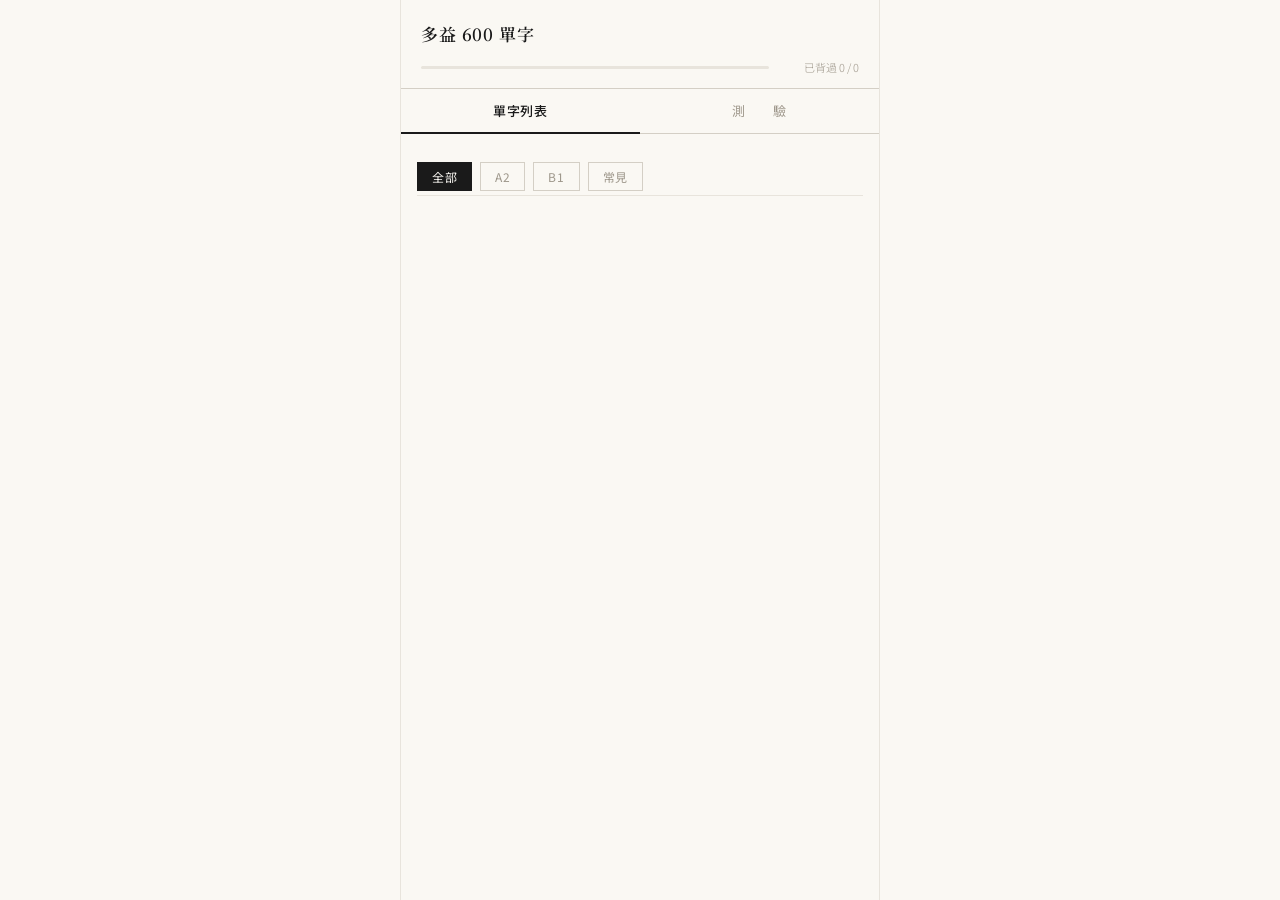
==== index.html @ 148f5e19 "Initial commit: TOEIC 600 單字練習 App" ====
<!DOCTYPE html>
<html lang="zh-TW">
<head>
  <meta charset="UTF-8" />
  <meta name="viewport" content="width=device-width, initial-scale=1.0" />
  <meta name="theme-color" content="#faf8f3" />
  <title>多益 600 單字</title>
  <link rel="stylesheet" href="style.css" />
</head>
<body>

<div id="app">

  <!-- 頂部標題 + 進度條 -->
  <header class="app-header">
    <div class="app-title">多益 600 單字</div>
    <div class="progress-wrap">
      <div class="progress-bar-track">
        <div class="progress-bar-fill" id="progressFill" style="width: 0%"></div>
      </div>
      <div class="progress-label" id="progressLabel">已背過 0 / 0</div>
    </div>
  </header>

  <!-- 分頁列 -->
  <nav class="tab-bar">
    <button class="tab-btn active" id="tabWordlist" onclick="switchTab('wordlist')">單字列表</button>
    <button class="tab-btn" id="tabQuiz" onclick="switchTab('quiz')">測　　驗</button>
  </nav>

  <!-- 單字列表分頁 -->
  <section class="tab-content active" id="pageWordlist">
    <div class="filter-bar">
      <button class="filter-btn active" onclick="setFilter('全部')">全部</button>
      <button class="filter-btn" onclick="setFilter('A2')">A2</button>
      <button class="filter-btn" onclick="setFilter('B1')">B1</button>
      <button class="filter-btn" onclick="setFilter('常見')">常見</button>
    </div>
    <div class="word-list" id="wordList"></div>
  </section>

  <!-- 測驗分頁 -->
  <section class="tab-content" id="pageQuiz">
    <div class="quiz-wrap" id="quizWrap"></div>
  </section>

</div>

<!-- 詳細資訊 Modal -->
<div class="modal-overlay" id="modalOverlay" onclick="handleOverlayClick(event)">
  <div class="modal-sheet" id="modalSheet">
    <div class="modal-word" id="modalWord"></div>
    <div class="modal-pos" id="modalPos"></div>

    <div class="modal-section-label">中文定義</div>
    <div class="modal-definition" id="modalDefinition"></div>

    <div class="modal-section-label" id="modalSynLabel" style="display:none">同義詞</div>
    <div class="modal-synonyms" id="modalSynonyms"></div>

    <div class="modal-section-label" id="modalAntLabel" style="display:none">反義詞</div>
    <div class="modal-antonyms" id="modalAntonyms"></div>

    <div class="modal-actions">
      <button class="btn btn-close" onclick="closeModal()">關　閉</button>
      <button class="btn btn-mastered" id="modalMasteredBtn" onclick="toggleMasteredFromModal()">
        已背過
      </button>
    </div>
  </div>
</div>

<!-- 依序載入資料與應用程式邏輯 -->
<script src="data.js"></script>
<script src="app.js"></script>

</body>
</html>
---- style.css ----
/* ===========================
   日式手寫簡潔風格
   TOEIC 600 單字練習 App
   =========================== */

@import url('https://fonts.googleapis.com/css2?family=Noto+Serif+JP:wght@400;600&family=Noto+Sans+JP:wght@300;400;500&display=swap');

/* --- 全域變數 --- */
:root {
  --bg: #faf8f3;
  --surface: #f4f1ea;
  --border: #d4cfc5;
  --border-light: #e8e4dc;
  --text-primary: #1a1a1a;
  --text-secondary: #6b6459;
  --text-muted: #9e978b;
  --accent: #c0392b;       /* 朱紅 */
  --accent-light: #f9eeec;
  --correct: #2e7d54;
  --correct-bg: #eaf4ee;
  --wrong: #b03a2e;
  --wrong-bg: #fcecea;
  --tab-active: #1a1a1a;
  --progress-track: #e8e4dc;
  --progress-fill: #c0392b;
}

/* --- 重置 & 基底 --- */
*, *::before, *::after { box-sizing: border-box; margin: 0; padding: 0; }

html, body {
  height: 100%;
  background: var(--bg);
  color: var(--text-primary);
  font-family: 'Noto Sans JP', 'Noto Serif JP', sans-serif;
  font-size: 15px;
  line-height: 1.65;
  -webkit-font-smoothing: antialiased;
}

/* --- 版面框架 --- */
#app {
  max-width: 480px;
  min-height: 100dvh;
  margin: 0 auto;
  display: flex;
  flex-direction: column;
  position: relative;
  background: var(--bg);
  border-left: 1px solid var(--border-light);
  border-right: 1px solid var(--border-light);
}

/* --- 頂部標題列 --- */
.app-header {
  padding: 20px 20px 12px;
  border-bottom: 1px solid var(--border);
}

.app-title {
  font-family: 'Noto Serif JP', serif;
  font-size: 17px;
  font-weight: 600;
  letter-spacing: 0.05em;
  color: var(--text-primary);
  margin-bottom: 10px;
}

/* --- 進度條 --- */
.progress-wrap {
  display: flex;
  align-items: center;
  gap: 10px;
}

.progress-bar-track {
  flex: 1;
  height: 3px;
  background: var(--progress-track);
  border-radius: 2px;
  overflow: hidden;
}

.progress-bar-fill {
  height: 100%;
  background: var(--progress-fill);
  border-radius: 2px;
  transition: width 0.4s ease;
}

.progress-label {
  font-size: 11px;
  color: var(--text-muted);
  white-space: nowrap;
  font-weight: 300;
  min-width: 80px;
  text-align: right;
}

/* --- 分頁列 --- */
.tab-bar {
  display: flex;
  border-bottom: 1px solid var(--border);
  background: var(--bg);
  position: sticky;
  top: 0;
  z-index: 10;
}

.tab-btn {
  flex: 1;
  padding: 12px 0;
  background: none;
  border: none;
  border-bottom: 2px solid transparent;
  cursor: pointer;
  font-family: 'Noto Sans JP', sans-serif;
  font-size: 13px;
  font-weight: 400;
  color: var(--text-muted);
  letter-spacing: 0.06em;
  transition: color 0.2s, border-color 0.2s;
  margin-bottom: -1px;
}

.tab-btn.active {
  color: var(--tab-active);
  border-bottom-color: var(--tab-active);
  font-weight: 500;
}

/* --- 主內容區 --- */
.tab-content {
  display: none;
  flex: 1;
  overflow-y: auto;
  padding: 16px 16px 32px;
}

.tab-content.active {
  display: block;
}

/* --- 分類篩選列 --- */
.filter-bar {
  display: flex;
  gap: 8px;
  padding: 12px 0 4px;
  margin-bottom: 8px;
  border-bottom: 1px solid var(--border-light);
}

.filter-btn {
  padding: 5px 14px;
  background: none;
  border: 1px solid var(--border);
  font-family: 'Noto Sans JP', sans-serif;
  font-size: 12px;
  color: var(--text-muted);
  cursor: pointer;
  letter-spacing: 0.05em;
  transition: background 0.15s, color 0.15s, border-color 0.15s;
}

.filter-btn.active {
  background: var(--text-primary);
  border-color: var(--text-primary);
  color: var(--bg);
}

/* --- 單字列表 --- */
.word-list {
  display: flex;
  flex-direction: column;
  gap: 8px;
}

.word-card {
  display: flex;
  align-items: center;
  justify-content: space-between;
  padding: 14px 16px;
  background: var(--bg);
  border: 1px solid var(--border);
  cursor: pointer;
  transition: background 0.15s, border-color 0.15s;
  user-select: none;
}

.word-card:active {
  background: var(--surface);
}

.word-card.mastered {
  border-left: 3px solid var(--accent);
  padding-left: 13px;
}

.card-left { flex: 1; min-width: 0; }

.card-word {
  font-family: 'Noto Serif JP', serif;
  font-size: 16px;
  font-weight: 600;
  letter-spacing: 0.02em;
  white-space: nowrap;
  overflow: hidden;
  text-overflow: ellipsis;
}


.card-badge {
  font-size: 10px;
  color: var(--accent);
  border: 1px solid var(--accent);
  padding: 2px 7px;
  letter-spacing: 0.08em;
  flex-shrink: 0;
  margin-left: 12px;
}

.card-pos {
  font-size: 10px;
  color: var(--text-muted);
  font-style: italic;
  margin-left: 6px;
  font-weight: 300;
}

.card-arrow {
  color: var(--border);
  font-size: 14px;
  margin-left: 10px;
  flex-shrink: 0;
}

/* --- Modal 彈出視窗 --- */
.modal-overlay {
  display: none;
  position: fixed;
  inset: 0;
  background: rgba(26, 26, 26, 0.45);
  z-index: 100;
  align-items: flex-end;
  justify-content: center;
}

.modal-overlay.open {
  display: flex;
}

.modal-sheet {
  width: 100%;
  max-width: 480px;
  background: var(--bg);
  border-top: 1px solid var(--border);
  padding: 24px 24px 36px;
  max-height: 80dvh;
  overflow-y: auto;
  animation: slideUp 0.22s ease;
}

@keyframes slideUp {
  from { transform: translateY(24px); opacity: 0; }
  to   { transform: translateY(0);    opacity: 1; }
}

.modal-word {
  font-family: 'Noto Serif JP', serif;
  font-size: 26px;
  font-weight: 600;
  letter-spacing: 0.03em;
  margin-bottom: 4px;
}


.modal-pos {
  font-size: 12px;
  color: var(--text-muted);
  font-style: italic;
  font-weight: 300;
  margin-bottom: 14px;
  letter-spacing: 0.04em;
}

.modal-section-label {
  font-size: 10px;
  letter-spacing: 0.12em;
  color: var(--text-muted);
  text-transform: uppercase;
  margin-bottom: 4px;
  margin-top: 14px;
}

.modal-definition {
  font-size: 17px;
  font-weight: 500;
  color: var(--text-primary);
  line-height: 1.5;
}

.modal-synonyms,
.modal-antonyms {
  font-size: 13px;
  color: var(--text-secondary);
  line-height: 1.7;
  letter-spacing: 0.02em;
}

.modal-actions {
  display: flex;
  gap: 10px;
  margin-top: 24px;
}

.btn {
  flex: 1;
  padding: 11px 16px;
  font-family: 'Noto Sans JP', sans-serif;
  font-size: 13px;
  font-weight: 500;
  letter-spacing: 0.06em;
  cursor: pointer;
  border-radius: 0;
  transition: background 0.15s, color 0.15s;
}

.btn-close {
  background: none;
  border: 1px solid var(--border);
  color: var(--text-secondary);
}

.btn-close:hover { background: var(--surface); }

.btn-mastered {
  background: none;
  border: 1px solid var(--accent);
  color: var(--accent);
}

.btn-mastered.is-mastered {
  background: var(--accent);
  color: #fff;
}

.btn-mastered:hover { opacity: 0.85; }

/* --- 測驗區 --- */
.quiz-wrap { max-width: 440px; margin: 0 auto; }

.quiz-counter {
  font-size: 11px;
  color: var(--text-muted);
  letter-spacing: 0.1em;
  text-align: center;
  margin-bottom: 20px;
}

.quiz-question-card {
  border: 1px solid var(--border);
  padding: 32px 24px;
  text-align: center;
  margin-bottom: 20px;
  background: var(--surface);
}

.quiz-question-word {
  font-family: 'Noto Serif JP', serif;
  font-size: 28px;
  font-weight: 600;
  letter-spacing: 0.04em;
  margin-bottom: 8px;
}


.quiz-options {
  display: flex;
  flex-direction: column;
  gap: 8px;
}

.quiz-option-btn {
  width: 100%;
  padding: 13px 16px;
  background: var(--bg);
  border: 1px solid var(--border);
  text-align: left;
  font-family: 'Noto Sans JP', sans-serif;
  font-size: 14px;
  color: var(--text-primary);
  cursor: pointer;
  transition: background 0.15s, border-color 0.15s;
  line-height: 1.5;
}

.quiz-option-btn:hover:not(:disabled) {
  background: var(--surface);
  border-color: var(--text-muted);
}

.quiz-option-btn.correct {
  background: var(--correct-bg);
  border-color: var(--correct);
  color: var(--correct);
}

.quiz-option-btn.wrong {
  background: var(--wrong-bg);
  border-color: var(--wrong);
  color: var(--wrong);
}

.quiz-option-btn:disabled { cursor: default; }

/* --- 測驗結果 --- */
.quiz-result {
  text-align: center;
  padding: 32px 0;
}

.result-score-label {
  font-size: 11px;
  letter-spacing: 0.12em;
  color: var(--text-muted);
  margin-bottom: 10px;
}

.result-score {
  font-family: 'Noto Serif JP', serif;
  font-size: 56px;
  font-weight: 600;
  color: var(--text-primary);
  line-height: 1;
}

.result-total {
  font-size: 18px;
  color: var(--text-muted);
}

.result-message {
  margin-top: 12px;
  font-size: 14px;
  color: var(--text-secondary);
}

.result-actions {
  display: flex;
  gap: 10px;
  margin-top: 32px;
}

/* --- 提示訊息 --- */
.notice {
  text-align: center;
  padding: 40px 20px;
  color: var(--text-muted);
  font-size: 13px;
  line-height: 1.8;
}

.notice strong {
  display: block;
  font-size: 15px;
  color: var(--text-secondary);
  margin-bottom: 6px;
}

/* --- 滾動條 --- */
::-webkit-scrollbar { width: 4px; }
::-webkit-scrollbar-track { background: transparent; }
::-webkit-scrollbar-thumb { background: var(--border); border-radius: 2px; }
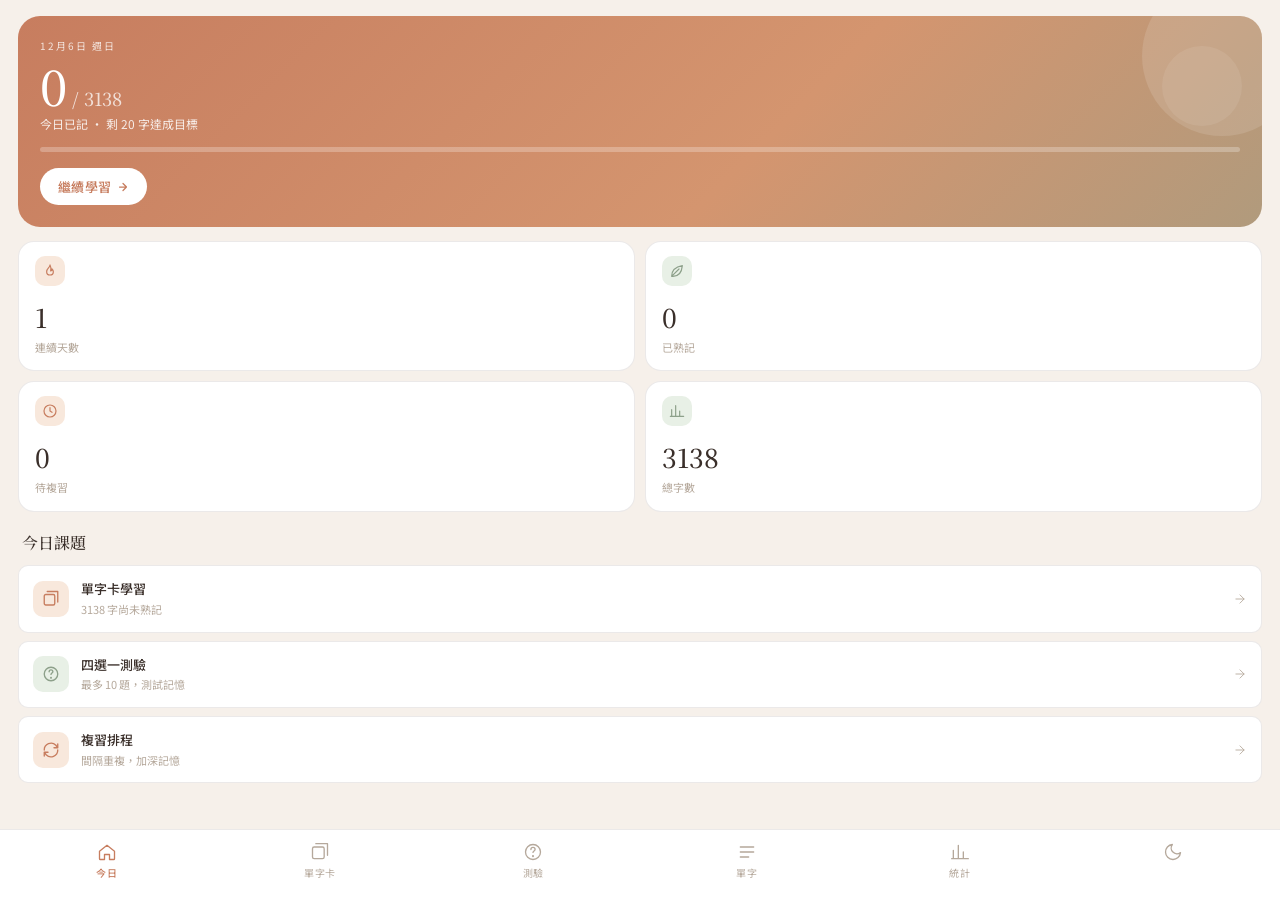
==== commit 72b60446: "Fix: 修復單字卡 3D 翻面與首頁 hero 裁切，並更新 README - 單字卡翻面改為標準 3D 結構（perspective 場景 → preserve-3d 旋轉層 →   兩個絕對定位" ====
--- a/index.html
+++ b/index.html
@@ -1,78 +1,327 @@
 <!DOCTYPE html>
 <html lang="zh-TW">
 <head>
-  <meta charset="UTF-8" />
-  <meta name="viewport" content="width=device-width, initial-scale=1.0" />
-  <meta name="theme-color" content="#faf8f3" />
-  <title>多益 600 單字</title>
-  <link rel="stylesheet" href="style.css" />
+<meta charset="UTF-8"/>
+<meta name="viewport" content="width=device-width, initial-scale=1.0, maximum-scale=1.0"/>
+<meta name="theme-color" content="#f6f0ea"/>
+<title>多益 600 單字</title>
+<link rel="preconnect" href="https://fonts.googleapis.com"/>
+<link rel="preconnect" href="https://fonts.gstatic.com" crossorigin/>
+<link href="https://fonts.googleapis.com/css2?family=Noto+Serif+JP:wght@400;500;600&family=Noto+Serif+TC:wght@400;500;600&family=Noto+Sans+JP:wght@300;400;500&family=Noto+Sans+TC:wght@300;400;500&family=IBM+Plex+Mono:wght@400;500&display=swap" rel="stylesheet"/>
+<link rel="stylesheet" href="style.css?v=2"/>
 </head>
 <body>
 
 <div id="app">
 
-  <!-- 頂部標題 + 進度條 -->
-  <header class="app-header">
-    <div class="app-title">多益 600 單字</div>
-    <div class="progress-wrap">
-      <div class="progress-bar-track">
-        <div class="progress-bar-fill" id="progressFill" style="width: 0%"></div>
-      </div>
-      <div class="progress-label" id="progressLabel">已背過 0 / 0</div>
-    </div>
-  </header>
-
-  <!-- 分頁列 -->
-  <nav class="tab-bar">
-    <button class="tab-btn active" id="tabWordlist" onclick="switchTab('wordlist')">單字列表</button>
-    <button class="tab-btn" id="tabQuiz" onclick="switchTab('quiz')">測　　驗</button>
+  <!-- ════════════════════════════════
+       首頁 Dashboard
+  ════════════════════════════════ -->
+  <section class="page active" id="page-home">
+    <div class="home-hero">
+      <div class="hero-date" id="heroDate"></div>
+      <div class="hero-big"><span id="heroMastered">0</span><span style="font-size:18px;opacity:.75"> / <span id="heroTotal">0</span></span></div>
+      <div class="hero-sub">今日已記 · 剩 <span id="heroLeft">0</span> 字達成目標</div>
+      <div class="hero-bar-wrap"><div class="hero-bar-fill" id="heroBig"></div></div>
+      <button class="hero-cta" onclick="switchPage('card')">
+        繼續學習
+        <svg width="12" height="12" viewBox="0 0 24 24" fill="none" stroke="currentColor" stroke-width="2.5" stroke-linecap="round" stroke-linejoin="round"><path d="M5 12h14M12 5l7 7-7 7"/></svg>
+      </button>
+    </div>
+
+    <div class="stats-grid">
+      <div class="stat-card">
+        <div class="stat-icon">
+          <svg width="16" height="16" viewBox="0 0 24 24" fill="none" stroke="var(--accent)" stroke-width="1.8" stroke-linecap="round" stroke-linejoin="round"><path d="M12 3c0 4-5 5-5 10a5 5 0 0010 0c0-2-1-3-2-4 0 2-1 3-2 3 1-3 0-7-1-9z"/></svg>
+        </div>
+        <div class="stat-num" id="statStreak">0</div>
+        <div class="stat-label">連續天數</div>
+      </div>
+      <div class="stat-card">
+        <div class="stat-icon green">
+          <svg width="16" height="16" viewBox="0 0 24 24" fill="none" stroke="var(--accent2)" stroke-width="1.8" stroke-linecap="round" stroke-linejoin="round"><path d="M4 20c0-8 5-14 16-16-1 11-6 16-14 16-1 0-2-0-2 0M5 19l10-10"/></svg>
+        </div>
+        <div class="stat-num" id="statMastered">0</div>
+        <div class="stat-label">已熟記</div>
+      </div>
+      <div class="stat-card">
+        <div class="stat-icon">
+          <svg width="16" height="16" viewBox="0 0 24 24" fill="none" stroke="var(--accent)" stroke-width="1.8" stroke-linecap="round" stroke-linejoin="round"><circle cx="12" cy="12" r="9"/><path d="M12 7v5l3 2"/></svg>
+        </div>
+        <div class="stat-num" id="statDue">0</div>
+        <div class="stat-label">待複習</div>
+      </div>
+      <div class="stat-card">
+        <div class="stat-icon green">
+          <svg width="16" height="16" viewBox="0 0 24 24" fill="none" stroke="var(--accent2)" stroke-width="1.8" stroke-linecap="round" stroke-linejoin="round"><path d="M4 20V10M10 20V4M16 20v-8M22 20H2"/></svg>
+        </div>
+        <div class="stat-num" id="statTotal">0</div>
+        <div class="stat-label">總字數</div>
+      </div>
+    </div>
+
+    <div class="section-head">
+      <div class="section-head-title">今日課題</div>
+      <div class="section-head-link"></div>
+    </div>
+    <div class="task-row" onclick="switchPage('card')">
+      <div class="task-icon-wrap">
+        <svg width="18" height="18" viewBox="0 0 24 24" fill="none" stroke="var(--accent)" stroke-width="1.8" stroke-linecap="round" stroke-linejoin="round"><rect x="3" y="6" width="14" height="14" rx="2"/><path d="M7 2h14v14"/></svg>
+      </div>
+      <div>
+        <div class="task-title">單字卡學習</div>
+        <div class="task-sub" id="taskCardSub">翻閱並自我評分</div>
+      </div>
+      <svg style="margin-left:auto" width="14" height="14" viewBox="0 0 24 24" fill="none" stroke="var(--ink-mute)" stroke-width="1.5" stroke-linecap="round" stroke-linejoin="round"><path d="M5 12h14M12 5l7 7-7 7"/></svg>
+    </div>
+    <div class="task-row" onclick="switchPage('quiz')">
+      <div class="task-icon-wrap green">
+        <svg width="18" height="18" viewBox="0 0 24 24" fill="none" stroke="var(--accent2)" stroke-width="1.8" stroke-linecap="round" stroke-linejoin="round"><circle cx="12" cy="12" r="9"/><path d="M9.5 9a2.5 2.5 0 115 0c0 1.5-2.5 2-2.5 3.5"/><circle cx="12" cy="17" r="0.5" fill="var(--accent2)"/></svg>
+      </div>
+      <div>
+        <div class="task-title">四選一測驗</div>
+        <div class="task-sub">最多 10 題，測試記憶</div>
+      </div>
+      <svg style="margin-left:auto" width="14" height="14" viewBox="0 0 24 24" fill="none" stroke="var(--ink-mute)" stroke-width="1.5" stroke-linecap="round" stroke-linejoin="round"><path d="M5 12h14M12 5l7 7-7 7"/></svg>
+    </div>
+    <div class="task-row" onclick="switchPage('review')">
+      <div class="task-icon-wrap">
+        <svg width="18" height="18" viewBox="0 0 24 24" fill="none" stroke="var(--accent)" stroke-width="1.8" stroke-linecap="round" stroke-linejoin="round"><path d="M21 12a9 9 0 01-15.5 6.3L3 15M3 12a9 9 0 0115.5-6.3L21 9M21 4v5h-5M3 20v-5h5"/></svg>
+      </div>
+      <div>
+        <div class="task-title">複習排程</div>
+        <div class="task-sub" id="taskReviewSub">間隔重複，加深記憶</div>
+      </div>
+      <svg style="margin-left:auto" width="14" height="14" viewBox="0 0 24 24" fill="none" stroke="var(--ink-mute)" stroke-width="1.5" stroke-linecap="round" stroke-linejoin="round"><path d="M5 12h14M12 5l7 7-7 7"/></svg>
+    </div>
+  </section>
+
+  <!-- ════════════════════════════════
+       單字卡頁
+  ════════════════════════════════ -->
+  <section class="page" id="page-card">
+    <div class="card-page-header">
+      <button onclick="switchPage('home')" style="background:none;border:none;cursor:pointer;padding:4px;">
+        <svg width="20" height="20" viewBox="0 0 24 24" fill="none" stroke="var(--ink-soft)" stroke-width="1.8" stroke-linecap="round" stroke-linejoin="round"><path d="M19 12H5M12 19l-7-7 7-7"/></svg>
+      </button>
+      <div class="card-progress-bar"><div class="card-progress-fill" id="cardProgFill" style="width:0%"></div></div>
+      <div class="card-counter" id="cardCounter">0/0</div>
+    </div>
+
+    <div class="flashcard-area" id="flashcardArea"></div>
+
+    <div class="rating-area" id="ratingArea" style="display:none">
+      <div class="rating-hint">你記得這個字嗎？</div>
+      <div class="rating-btns">
+        <div class="rating-btn new" onclick="rateCard('new')">
+          <div class="rating-btn-label">陌生</div>
+          <div class="rating-btn-sub">再見 &lt;1m</div>
+        </div>
+        <div class="rating-btn shaky" onclick="rateCard('shaky')">
+          <div class="rating-btn-label">不熟</div>
+          <div class="rating-btn-sub">再見 10m</div>
+        </div>
+        <div class="rating-btn got" onclick="rateCard('got')">
+          <div class="rating-btn-label">熟記</div>
+          <div class="rating-btn-sub">再見 3d</div>
+        </div>
+      </div>
+    </div>
+  </section>
+
+  <!-- ════════════════════════════════
+       測驗頁
+  ════════════════════════════════ -->
+  <section class="page" id="page-quiz">
+    <div class="quiz-header">
+      <button onclick="switchPage('home')" style="background:none;border:none;cursor:pointer;padding:4px;">
+        <svg width="20" height="20" viewBox="0 0 24 24" fill="none" stroke="var(--ink-soft)" stroke-width="1.8" stroke-linecap="round" stroke-linejoin="round"><path d="M19 12H5M12 19l-7-7 7-7"/></svg>
+      </button>
+      <div class="quiz-prog-bar"><div class="quiz-prog-fill" id="quizProgFill" style="width:0%"></div></div>
+      <div style="font-size:11px;color:var(--ink-soft);font-family:var(--mono)" id="quizCounter">0/0</div>
+    </div>
+    <div id="quizContent"></div>
+  </section>
+
+  <!-- ════════════════════════════════
+       單字列表頁
+  ════════════════════════════════ -->
+  <section class="page" id="page-list">
+    <div class="page-header">
+      <div class="page-title-sub">TOEIC 600</div>
+      <div class="page-title">單字列表</div>
+    </div>
+    <div class="search-bar">
+      <svg width="15" height="15" viewBox="0 0 24 24" fill="none" stroke="var(--ink-mute)" stroke-width="1.8" stroke-linecap="round" stroke-linejoin="round"><circle cx="11" cy="11" r="7"/><path d="M21 21l-4.3-4.3"/></svg>
+      <input type="search" id="searchInput" placeholder="搜尋單字、釋義…" oninput="handleSearch()" autocomplete="off"/>
+    </div>
+    <div class="chips" id="listChips">
+      <div class="chip active" onclick="setFilter('全部',this)">全部</div>
+      <div class="chip" onclick="setFilter('A2',this)">A2</div>
+      <div class="chip" onclick="setFilter('B1',this)">B1</div>
+      <div class="chip" onclick="setFilter('常見',this)">常見</div>
+      <div class="chip" onclick="setFilter('熟記',this)">已熟記</div>
+      <div class="chip" onclick="setFilter('未記',this)">未記</div>
+    </div>
+    <div class="word-list-scroll" id="wordListScroll"></div>
+  </section>
+
+  <!-- ════════════════════════════════
+       複習排程頁（端口預留）
+  ════════════════════════════════ -->
+  <section class="page" id="page-review">
+    <div class="page-header">
+      <div class="page-title-sub">SPACED REPETITION</div>
+      <div class="page-title">複習排程</div>
+    </div>
+    <div id="page-review-scroll">
+    <div class="review-hero">
+      <div class="review-hero-label">TODAY · 今日待複習</div>
+      <div class="review-due-count" id="reviewDueCount">—</div>
+      <div class="review-due-sub" id="reviewDueSub">載入中…</div>
+      <button class="hero-cta" style="margin-top:16px" onclick="switchPage('card')" id="reviewStartBtn">
+        開始複習
+        <svg width="12" height="12" viewBox="0 0 24 24" fill="none" stroke="currentColor" stroke-width="2.5" stroke-linecap="round" stroke-linejoin="round"><path d="M5 12h14M12 5l7 7-7 7"/></svg>
+      </button>
+    </div>
+    <div style="margin:14px 18px 4px;padding:12px 14px;border-radius:12px;background:var(--accent2-soft);border:1px solid rgba(141,160,138,.25);font-size:12px;color:var(--ink-soft);line-height:1.6;">
+      🌱 <strong style="color:var(--accent2)">功能開發中</strong><br/>
+      間隔重複演算法（SM-2）端口已預留，評分資料會在此連接，自動計算下次複習時間。
+    </div>
+    <div class="section-head" style="padding-top:14px;">
+      <div class="section-head-title">預估排程</div>
+      <div class="port-badge">API 端口預留</div>
+    </div>
+    <div id="scheduleList"></div>
+    <div class="curve-card">
+      <div class="curve-title">遺忘曲線原理</div>
+      <div class="curve-sub">系統將依此為你安排最佳複習時機</div>
+      <svg width="100%" height="110" viewBox="0 0 280 110">
+        <defs>
+          <linearGradient id="cg" x1="0" y1="0" x2="0" y2="1">
+            <stop offset="0%" stop-color="var(--accent)" stop-opacity=".25"/>
+            <stop offset="100%" stop-color="var(--accent)" stop-opacity="0"/>
+          </linearGradient>
+        </defs>
+        <line x1="0" x2="280" y1="30" y2="30" stroke="var(--line)" stroke-dasharray="2 3"/>
+        <line x1="0" x2="280" y1="60" y2="60" stroke="var(--line)" stroke-dasharray="2 3"/>
+        <line x1="0" x2="280" y1="90" y2="90" stroke="var(--line)" stroke-dasharray="2 3"/>
+        <path d="M0,12 Q30,48 70,68 T140,88 T280,100 L280,110 L0,110 Z" fill="url(#cg)"/>
+        <path d="M0,12 Q30,48 70,68 T140,88 T280,100" stroke="var(--accent)" stroke-width="1.8" fill="none"/>
+        <circle cx="0" cy="12" r="3.5" fill="var(--paper)" stroke="var(--accent)" stroke-width="1.8"/>
+        <circle cx="70" cy="68" r="3.5" fill="var(--paper)" stroke="var(--accent)" stroke-width="1.8"/>
+        <circle cx="140" cy="88" r="3.5" fill="var(--paper)" stroke="var(--accent)" stroke-width="1.8"/>
+        <circle cx="210" cy="97" r="3.5" fill="var(--paper)" stroke="var(--accent)" stroke-width="1.8"/>
+        <text x="0" y="110" font-size="8" fill="var(--ink-mute)" font-family="monospace">0</text>
+        <text x="68" y="110" font-size="8" fill="var(--ink-mute)" font-family="monospace">1d</text>
+        <text x="138" y="110" font-size="8" fill="var(--ink-mute)" font-family="monospace">3d</text>
+        <text x="208" y="110" font-size="8" fill="var(--ink-mute)" font-family="monospace">7d</text>
+      </svg>
+    </div>
+    </div><!-- /page-review-scroll -->
+  </section>
+
+  <!-- ════════════════════════════════
+       統計頁
+  ════════════════════════════════ -->
+  <section class="page" id="page-stats">
+    <div class="page-header">
+      <div class="page-title-sub">STATISTICS</div>
+      <div class="page-title">學習統計</div>
+    </div>
+    <div id="page-stats-scroll">
+    <div class="overall-card">
+      <div class="ring-wrap" id="overallRing"></div>
+      <div class="overall-legend">
+        <div style="font-family:var(--serif);font-size:13px;color:var(--ink);font-weight:500;margin-bottom:10px">600 字進度</div>
+        <div class="legend-row"><div class="legend-dot" style="background:var(--accent2)"></div><div class="legend-label">熟記</div><div class="legend-num" id="lgMastered">0</div></div>
+        <div class="legend-row"><div class="legend-dot" style="background:var(--accent)"></div><div class="legend-label">學習中</div><div class="legend-num" id="lgLearning">0</div></div>
+        <div class="legend-row"><div class="legend-dot" style="background:var(--line-strong)"></div><div class="legend-label">未學</div><div class="legend-num" id="lgNew">0</div></div>
+      </div>
+    </div>
+    <div class="bar-chart-card">
+      <div class="bar-chart-head">
+        <div class="bar-chart-title">本週學習次數</div>
+        <div class="bar-chart-total" id="weekTotal">— 次</div>
+      </div>
+      <div class="bar-chart-bars" id="weekBars"></div>
+    </div>
+    <div class="heatmap-card">
+      <div class="heatmap-title">學習軌跡</div>
+      <div class="heatmap-sub">近 8 週每日記錄單字次數</div>
+      <div class="heatmap-grid" id="heatmapGrid"></div>
+      <div class="heatmap-range"><span>8 週前</span><span>今日</span></div>
+    </div>
+    </div><!-- /page-stats-scroll -->
+  </section>
+
+  <!-- ════════════════════════════════
+       底部 Tab Bar
+  ════════════════════════════════ -->
+  <nav class="tab-bar" id="tabBar">
+    <button class="tab-btn active" id="tb-home" onclick="switchPage('home')">
+      <svg width="20" height="20" viewBox="0 0 24 24" fill="none" stroke="currentColor" stroke-width="1.6" stroke-linecap="round" stroke-linejoin="round"><path d="M3 11l9-7 9 7v9a1 1 0 01-1 1h-5v-6h-6v6H4a1 1 0 01-1-1v-9z"/></svg>
+      今日
+    </button>
+    <button class="tab-btn" id="tb-card" onclick="switchPage('card')">
+      <svg width="20" height="20" viewBox="0 0 24 24" fill="none" stroke="currentColor" stroke-width="1.6" stroke-linecap="round" stroke-linejoin="round"><rect x="3" y="6" width="14" height="14" rx="2"/><path d="M7 2h14v14"/></svg>
+      單字卡
+    </button>
+    <button class="tab-btn" id="tb-quiz" onclick="switchPage('quiz')">
+      <svg width="20" height="20" viewBox="0 0 24 24" fill="none" stroke="currentColor" stroke-width="1.6" stroke-linecap="round" stroke-linejoin="round"><circle cx="12" cy="12" r="9"/><path d="M9.5 9a2.5 2.5 0 115 0c0 1.5-2.5 2-2.5 3.5"/><circle cx="12" cy="17" r="0.5" fill="currentColor"/></svg>
+      測驗
+    </button>
+    <button class="tab-btn" id="tb-list" onclick="switchPage('list')">
+      <svg width="20" height="20" viewBox="0 0 24 24" fill="none" stroke="currentColor" stroke-width="1.6" stroke-linecap="round" stroke-linejoin="round"><path d="M4 6h16M4 12h16M4 18h10"/></svg>
+      單字
+    </button>
+    <button class="tab-btn" id="tb-stats" onclick="switchPage('stats')">
+      <svg width="20" height="20" viewBox="0 0 24 24" fill="none" stroke="currentColor" stroke-width="1.6" stroke-linecap="round" stroke-linejoin="round"><path d="M4 20V10M10 20V4M16 20v-8M22 20H2"/></svg>
+      統計
+    </button>
+    <button class="tab-btn tab-dark-toggle" id="darkToggleTab" onclick="toggleDark()" title="深色模式">
+      <svg id="darkIcon" width="20" height="20" viewBox="0 0 24 24" fill="none" stroke="currentColor" stroke-width="1.6" stroke-linecap="round" stroke-linejoin="round"><path d="M21 12.79A9 9 0 1111.21 3a7 7 0 009.79 9.79z"/></svg>
+    </button>
   </nav>
-
-  <!-- 單字列表分頁 -->
-  <section class="tab-content active" id="pageWordlist">
-    <div class="filter-bar">
-      <button class="filter-btn active" onclick="setFilter('全部')">全部</button>
-      <button class="filter-btn" onclick="setFilter('A2')">A2</button>
-      <button class="filter-btn" onclick="setFilter('B1')">B1</button>
-      <button class="filter-btn" onclick="setFilter('常見')">常見</button>
-    </div>
-    <div class="word-list" id="wordList"></div>
-  </section>
-
-  <!-- 測驗分頁 -->
-  <section class="tab-content" id="pageQuiz">
-    <div class="quiz-wrap" id="quizWrap"></div>
-  </section>
-
-</div>
-
-<!-- 詳細資訊 Modal -->
+</div><!-- /#app -->
+
+<!-- 單字 Modal -->
 <div class="modal-overlay" id="modalOverlay" onclick="handleOverlayClick(event)">
   <div class="modal-sheet" id="modalSheet">
-    <div class="modal-word" id="modalWord"></div>
+    <div class="modal-handle"></div>
+    <div class="modal-en-row">
+      <div class="modal-en" id="modalEn"></div>
+      <button class="fc-audio-btn modal-audio-btn" id="modalAudioBtn" onclick="speakWord(event, document.getElementById('modalEn').textContent)" style="display:none">
+        <svg width="18" height="18" viewBox="0 0 24 24" fill="none" stroke="#fff" stroke-width="1.8" stroke-linecap="round" stroke-linejoin="round"><path d="M5 9h3l5-4v14l-5-4H5V9z"/><path d="M16 8.5a4 4 0 010 7"/></svg>
+      </button>
+    </div>
+    <div class="modal-ipa" id="modalIpa"></div>
     <div class="modal-pos" id="modalPos"></div>
-
-    <div class="modal-section-label">中文定義</div>
-    <div class="modal-definition" id="modalDefinition"></div>
-
-    <div class="modal-section-label" id="modalSynLabel" style="display:none">同義詞</div>
-    <div class="modal-synonyms" id="modalSynonyms"></div>
-
-    <div class="modal-section-label" id="modalAntLabel" style="display:none">反義詞</div>
-    <div class="modal-antonyms" id="modalAntonyms"></div>
-
+    <div class="modal-sec-label">中文定義</div>
+    <div class="modal-def" id="modalDef"></div>
+    <div class="modal-sec-label" id="modalSynLabel" style="display:none">同義詞</div>
+    <div class="modal-syn" id="modalSyn"></div>
+    <div class="modal-sec-label" id="modalAntLabel" style="display:none">反義詞</div>
+    <div class="modal-syn" id="modalAnt"></div>
+    <div class="modal-sec-label" id="modalExLabel" style="display:none">例句</div>
+    <div class="modal-example" id="modalExample"></div>
     <div class="modal-actions">
-      <button class="btn btn-close" onclick="closeModal()">關　閉</button>
-      <button class="btn btn-mastered" id="modalMasteredBtn" onclick="toggleMasteredFromModal()">
-        已背過
-      </button>
+      <button class="modal-btn-close" onclick="closeModal()">關　閉</button>
+      <button class="modal-btn-master" id="modalMasterBtn" onclick="toggleMastered()">標記已背過</button>
     </div>
   </div>
 </div>
 
-<!-- 依序載入資料與應用程式邏輯 -->
+<!-- Tweaks Panel -->
+<div class="tweaks-panel" id="tweaksPanel">
+  <div class="tweaks-title">Tweaks</div>
+  <div class="tweak-row">
+    <span class="tweak-label">深色模式</span>
+    <button class="tweak-toggle" id="darkToggle" onclick="toggleDark()"></button>
+  </div>
+</div>
+
 <script src="data.js"></script>
-<script src="app.js"></script>
-
+<script src="app.js?v=2"></script>
 </body>
 </html>
--- a/style.css
+++ b/style.css
@@ -1,473 +1,785 @@
-/* ===========================
-   日式手寫簡潔風格
-   TOEIC 600 單字練習 App
-   =========================== */
-
-@import url('https://fonts.googleapis.com/css2?family=Noto+Serif+JP:wght@400;600&family=Noto+Sans+JP:wght@300;400;500&display=swap');
-
-/* --- 全域變數 --- */
+/* ── 全域 CSS 變數（方案 B 柔霧靜物 · 淺色） ── */
 :root {
-  --bg: #faf8f3;
-  --surface: #f4f1ea;
-  --border: #d4cfc5;
-  --border-light: #e8e4dc;
-  --text-primary: #1a1a1a;
-  --text-secondary: #6b6459;
-  --text-muted: #9e978b;
-  --accent: #c0392b;       /* 朱紅 */
-  --accent-light: #f9eeec;
-  --correct: #2e7d54;
-  --correct-bg: #eaf4ee;
-  --wrong: #b03a2e;
-  --wrong-bg: #fcecea;
-  --tab-active: #1a1a1a;
-  --progress-track: #e8e4dc;
-  --progress-fill: #c0392b;
-}
-
-/* --- 重置 & 基底 --- */
+  --bg:          #f6f0ea;
+  --bg-deep:     #ede4d8;
+  --paper:       #ffffff;
+  --ink:         #3a2f2a;
+  --ink-soft:    #7a6a5f;
+  --ink-mute:    #b5a89b;
+  --accent:      #c77d5f;   /* 暖陶土 */
+  --accent2:     #8da08a;   /* 抹茶綠 */
+  --accent-soft: #f8e8dc;
+  --accent2-soft:#e8f0e6;
+  --line:        rgba(58,47,42,0.10);
+  --line-strong: rgba(58,47,42,0.22);
+  --correct:     #5a8a6a;
+  --correct-bg:  #eaf4ee;
+  --wrong:       #b05040;
+  --wrong-bg:    #fcecea;
+  --serif:       "Noto Serif TC", "Noto Serif JP", Georgia, serif;
+  --sans:        "Noto Sans TC", "Noto Sans JP", -apple-system, sans-serif;
+  --mono:        "IBM Plex Mono", ui-monospace, monospace;
+  --radius:      16px;
+  --radius-sm:   10px;
+  --shadow:      0 2px 4px rgba(0,0,0,0.04), 0 8px 20px -8px rgba(0,0,0,0.10);
+}
+
+[data-dark="true"] {
+  --bg:          #1f1a17;
+  --bg-deep:     #15110f;
+  --paper:       #2a2320;
+  --ink:         #f2e8de;
+  --ink-soft:    #b0a197;
+  --ink-mute:    #7a6d63;
+  --accent:      #e09575;
+  --accent2:     #a8c0a2;
+  --accent-soft: #352921;
+  --accent2-soft:#243226;
+  --line:        rgba(242,232,222,0.10);
+  --line-strong: rgba(242,232,222,0.22);
+}
+
+/* ── Reset ── */
 *, *::before, *::after { box-sizing: border-box; margin: 0; padding: 0; }
-
 html, body {
   height: 100%;
+  margin: 0;
+  padding: 0;
   background: var(--bg);
-  color: var(--text-primary);
-  font-family: 'Noto Sans JP', 'Noto Serif JP', sans-serif;
+  font-family: var(--sans);
   font-size: 15px;
-  line-height: 1.65;
+  line-height: 1.6;
   -webkit-font-smoothing: antialiased;
 }
 
-/* --- 版面框架 --- */
+/* ── App 外框 ── */
 #app {
-  max-width: 480px;
-  min-height: 100dvh;
-  margin: 0 auto;
+  width: 100%;
+  height: 100%;
   display: flex;
   flex-direction: column;
   position: relative;
   background: var(--bg);
-  border-left: 1px solid var(--border-light);
-  border-right: 1px solid var(--border-light);
-}
-
-/* --- 頂部標題列 --- */
-.app-header {
-  padding: 20px 20px 12px;
-  border-bottom: 1px solid var(--border);
-}
-
-.app-title {
-  font-family: 'Noto Serif JP', serif;
-  font-size: 17px;
-  font-weight: 600;
-  letter-spacing: 0.05em;
-  color: var(--text-primary);
-  margin-bottom: 10px;
-}
-
-/* --- 進度條 --- */
-.progress-wrap {
-  display: flex;
-  align-items: center;
-  gap: 10px;
-}
-
-.progress-bar-track {
+  overflow: hidden;
+  color: var(--ink);
+}
+
+/* ── 頁面切換 ── */
+.page {
+  display: none;
+  flex-direction: column;
   flex: 1;
-  height: 3px;
-  background: var(--progress-track);
-  border-radius: 2px;
+  min-height: 0;
   overflow: hidden;
 }
-
-.progress-bar-fill {
-  height: 100%;
-  background: var(--progress-fill);
-  border-radius: 2px;
-  transition: width 0.4s ease;
-}
-
-.progress-label {
-  font-size: 11px;
-  color: var(--text-muted);
-  white-space: nowrap;
-  font-weight: 300;
-  min-width: 80px;
-  text-align: right;
-}
-
-/* --- 分頁列 --- */
+.page.active {
+  display: flex;
+  flex: 1;
+  min-height: 0;
+  flex-direction: column;
+  overflow: hidden;
+}
+
+/* ── 底部 Tab Bar ── */
 .tab-bar {
   display: flex;
-  border-bottom: 1px solid var(--border);
-  background: var(--bg);
+  background: var(--paper);
+  border-top: 1px solid var(--line);
+  padding: 8px 0 max(16px, env(safe-area-inset-bottom));
+  position: relative;
+  z-index: 50;
+  flex-shrink: 0;
+}
+.tab-btn {
+  flex: 1;
+  display: flex;
+  flex-direction: column;
+  align-items: center;
+  gap: 3px;
+  padding: 4px 6px;
+  background: none;
+  border: none;
+  cursor: pointer;
+  color: var(--ink-mute);
+  font-family: var(--sans);
+  font-size: 10px;
+  letter-spacing: .5px;
+  font-weight: 400;
+  transition: color .15s;
+}
+.tab-btn.active { color: var(--accent); font-weight: 500; }
+.tab-btn svg { flex-shrink: 0; }
+.tab-dark-toggle { min-width: 44px; }
+.tab-dark-toggle svg { transition: transform 0.3s; }
+[data-dark="true"] .tab-dark-toggle svg { transform: rotate(180deg); }
+
+/* ── 頁面標題列 ── */
+.page-header {
+  padding: 56px 22px 12px;
   position: sticky;
   top: 0;
-  z-index: 10;
-}
-
-.tab-btn {
+  background: var(--bg);
+  z-index: 20;
+  border-bottom: 1px solid var(--line);
+}
+.page-title-sub { font-size: 11px; color: var(--ink-mute); letter-spacing: 2px; text-transform: uppercase; margin-bottom: 2px; }
+.page-title { font-family: var(--serif); font-size: 26px; font-weight: 500; color: var(--ink); }
+
+/* ── 卡片 ── */
+.card {
+  background: var(--paper);
+  border: 1px solid var(--line);
+  border-radius: var(--radius);
+  padding: 16px;
+  box-shadow: var(--shadow);
+}
+
+/* ── 按鈕 ── */
+.btn {
+  display: inline-flex;
+  align-items: center;
+  justify-content: center;
+  gap: 6px;
+  padding: 12px 20px;
+  border-radius: var(--radius-sm);
+  border: none;
+  font-family: var(--sans);
+  font-size: 14px;
+  font-weight: 500;
+  cursor: pointer;
+  transition: opacity .15s, transform .1s;
+  letter-spacing: .5px;
+}
+.btn:active { transform: scale(.97); }
+.btn-primary { background: var(--accent); color: #fff; }
+.btn-secondary { background: var(--paper); border: 1px solid var(--line); color: var(--ink-soft); }
+.btn-ghost { background: transparent; border: 1px solid var(--line); color: var(--ink-soft); }
+.btn-lg { padding: 14px 28px; font-size: 15px; border-radius: var(--radius); width: 100%; }
+
+/* ── 進度環 SVG ── */
+.ring-wrap { position: relative; display: inline-flex; align-items: center; justify-content: center; }
+.ring-label { position: absolute; text-align: center; }
+
+/* ── 篩選 chips ── */
+.chips { display: flex; gap: 8px; overflow-x: auto; padding: 12px 22px 8px; scrollbar-width: none; }
+.chips::-webkit-scrollbar { display: none; }
+.chip {
+  padding: 6px 14px;
+  border-radius: 20px;
+  font-size: 12px;
+  font-family: var(--serif);
+  white-space: nowrap;
+  cursor: pointer;
+  background: var(--paper);
+  border: 1px solid var(--line);
+  color: var(--ink-soft);
+  transition: background .15s, color .15s;
+}
+.chip.active { background: var(--ink); color: var(--paper); border-color: var(--ink); }
+
+/* ── 搜尋列 ── */
+.search-bar {
+  display: flex;
+  align-items: center;
+  gap: 10px;
+  margin: 0 18px 12px;
+  padding: 10px 14px;
+  background: var(--paper);
+  border: 1px solid var(--line);
+  border-radius: var(--radius-sm);
+  color: var(--ink-mute);
+  font-size: 13px;
+}
+.search-bar input {
+  flex: 1; border: none; background: transparent; color: var(--ink);
+  font-family: var(--sans); font-size: 13px; outline: none;
+}
+.search-bar input::placeholder { color: var(--ink-mute); }
+
+/* ━━━━━━━━━━━━━━━━━━━━━━━━━━━━━━━━━━━━━
+   DASHBOARD 首頁
+━━━━━━━━━━━━━━━━━━━━━━━━━━━━━━━━━━━━━ */
+#page-home {
+  overflow-y: auto;
+  padding-bottom: 8px;
   flex: 1;
-  padding: 12px 0;
-  background: none;
+  min-height: 0;
+}
+/* 首頁為捲動容器，直接子元素不可被 flex 壓縮，否則 hero 等區塊會被裁切 */
+#page-home > * { flex-shrink: 0; }
+.home-hero {
+  margin: 16px 18px 0;
+  padding: 22px;
+  border-radius: 22px;
+  background: linear-gradient(135deg, var(--accent) 0%, #d4956f 60%, var(--accent2) 140%);
+  color: #fff;
+  position: relative;
+  overflow: hidden;
+}
+.home-hero::before {
+  content: '';
+  position: absolute;
+  top: -40px; right: -40px;
+  width: 160px; height: 160px;
+  border-radius: 50%;
+  background: rgba(255,255,255,.12);
+}
+.home-hero::after {
+  content: '';
+  position: absolute;
+  top: 30px; right: 20px;
+  width: 80px; height: 80px;
+  border-radius: 50%;
+  background: rgba(255,255,255,.08);
+}
+.hero-date { font-size: 10px; letter-spacing: 2px; opacity: .8; margin-bottom: 8px; }
+.hero-big { font-family: var(--serif); font-size: 48px; font-weight: 500; line-height: 1; }
+.hero-sub { font-size: 12px; opacity: .85; margin-top: 4px; }
+.hero-bar-wrap { margin-top: 14px; height: 5px; background: rgba(255,255,255,.25); border-radius: 3px; overflow: hidden; }
+.hero-bar-fill { height: 100%; background: #fff; border-radius: 3px; transition: width .6s ease; }
+.hero-cta {
+  display: inline-flex;
+  margin-top: 16px;
+  padding: 9px 18px;
+  background: #fff;
+  color: var(--accent);
+  border-radius: 20px;
+  font-size: 13px;
+  font-weight: 500;
+  gap: 6px;
+  align-items: center;
+  cursor: pointer;
   border: none;
-  border-bottom: 2px solid transparent;
+  font-family: var(--sans);
+  letter-spacing: .3px;
+  transition: opacity .15s;
+}
+.hero-cta:hover { opacity: .9; }
+
+.stats-grid {
+  display: grid;
+  grid-template-columns: 1fr 1fr;
+  gap: 10px;
+  margin: 14px 18px 0;
+}
+.stat-card {
+  background: var(--paper);
+  border: 1px solid var(--line);
+  border-radius: var(--radius);
+  padding: 14px 16px;
+}
+.stat-icon {
+  width: 30px; height: 30px;
+  border-radius: 10px;
+  background: var(--accent-soft);
+  display: flex; align-items: center; justify-content: center;
+  margin-bottom: 10px;
+}
+.stat-icon.green { background: var(--accent2-soft); }
+.stat-num { font-family: var(--serif); font-size: 26px; font-weight: 500; color: var(--ink); }
+.stat-label { font-size: 11px; color: var(--ink-mute); margin-top: 1px; }
+
+.section-head {
+  display: flex;
+  justify-content: space-between;
+  align-items: baseline;
+  padding: 18px 22px 10px;
+}
+.section-head-title { font-family: var(--serif); font-size: 16px; font-weight: 500; color: var(--ink); }
+.section-head-link { font-size: 12px; color: var(--accent); cursor: pointer; }
+
+.task-row {
+  display: flex;
+  align-items: center;
+  gap: 12px;
+  margin: 0 18px 8px;
+  padding: 13px 14px;
+  background: var(--paper);
+  border: 1px solid var(--line);
+  border-radius: var(--radius-sm);
   cursor: pointer;
-  font-family: 'Noto Sans JP', sans-serif;
-  font-size: 13px;
-  font-weight: 400;
-  color: var(--text-muted);
-  letter-spacing: 0.06em;
-  transition: color 0.2s, border-color 0.2s;
-  margin-bottom: -1px;
-}
-
-.tab-btn.active {
-  color: var(--tab-active);
-  border-bottom-color: var(--tab-active);
-  font-weight: 500;
-}
-
-/* --- 主內容區 --- */
-.tab-content {
-  display: none;
+  transition: background .15s;
+}
+.task-row:active { background: var(--bg-deep); }
+.task-icon-wrap {
+  width: 36px; height: 36px;
+  border-radius: 10px;
+  background: var(--accent-soft);
+  display: flex; align-items: center; justify-content: center;
+  flex-shrink: 0;
+}
+.task-icon-wrap.green { background: var(--accent2-soft); }
+.task-title { font-size: 13px; color: var(--ink); font-weight: 500; }
+.task-sub { font-size: 11px; color: var(--ink-mute); margin-top: 1px; }
+
+/* ━━━━━━━━━━━━━━━━━━━━━━━━━━━━━━━━━━━━━
+   單字卡頁
+━━━━━━━━━━━━━━━━━━━━━━━━━━━━━━━━━━━━━ */
+#page-card {
+  background: linear-gradient(180deg, var(--bg) 0%, var(--bg-deep) 100%);
+}
+.card-page-header {
+  display: flex;
+  align-items: center;
+  justify-content: space-between;
+  padding: 56px 22px 14px;
+}
+.card-progress-bar {
+  flex: 1; height: 6px; background: var(--accent-soft);
+  border-radius: 3px; overflow: hidden; margin: 0 14px;
+}
+.card-progress-fill { height: 100%; background: linear-gradient(90deg, var(--accent), var(--accent2)); border-radius: 3px; transition: width .4s; }
+.card-counter { font-size: 11px; color: var(--ink-soft); font-family: var(--mono); }
+
+.flashcard-area {
   flex: 1;
+  display: flex;
+  align-items: center;
+  justify-content: center;
+  padding: 0 22px;
+  min-height: 0;
+}
+.flashcard {
+  width: min(100%, 340px);
+  max-height: 100%;
+  aspect-ratio: 0.72;
+  cursor: pointer;
+  position: relative;
+  perspective: 1400px;
+  user-select: none;
+  -webkit-tap-highlight-color: transparent;
+}
+/* 翻面的 3D 場景：preserve-3d 必須在「不裁切」的元素上才生效，
+   故由 .flashcard-inner 旋轉，兩個 .fc-face 各自疊放並用 backface-visibility 隱藏背側 */
+.flashcard-inner {
+  position: relative;
+  width: 100%;
+  height: 100%;
+  transform-style: preserve-3d;
+  transition: transform 0.45s cubic-bezier(0.4, 0, 0.2, 1);
+}
+.flashcard.flipped .flashcard-inner { transform: rotateY(180deg); }
+.fc-face {
+  position: absolute;
+  inset: 0;
+  display: flex;
+  flex-direction: column;
+  padding: 26px;
+  border-radius: 28px;
+  border: 1px solid var(--line);
+  background: linear-gradient(180deg, var(--paper) 0%, var(--accent-soft) 100%);
+  box-shadow: 0 2px 4px rgba(0,0,0,.03), 0 24px 60px -20px rgba(0,0,0,.16);
+  overflow: hidden;
+  backface-visibility: hidden;
+  -webkit-backface-visibility: hidden;
+}
+.fc-back-face { transform: rotateY(180deg); }
+.fc-face::before {
+  content: '';
+  position: absolute;
+  top: -40px; right: -40px;
+  width: 160px; height: 160px;
+  border-radius: 50%;
+  background: radial-gradient(circle, var(--accent-soft), transparent 70%);
+}
+.fc-meta {
+  display: flex;
+  justify-content: space-between;
+  align-items: center;
+  position: relative;
+  margin-bottom: 8px;
+}
+.fc-pos-tag {
+  padding: 4px 10px; border-radius: 8px;
+  background: var(--accent-soft);
+  font-size: 11px; color: var(--accent); font-weight: 500;
+}
+.fc-front {
+  flex: 1;
+  display: flex;
+  flex-direction: column;
+  align-items: center;
+  justify-content: center;
+  gap: 14px;
+  position: relative;
+}
+.fc-word { font-family: var(--serif); font-size: 42px; font-weight: 500; color: var(--ink); text-align: center; letter-spacing: -.3px; }
+.fc-ipa { font-family: var(--mono); font-size: 14px; color: var(--ink-soft); }
+.fc-audio-btn {
+  width: 54px; height: 54px; border-radius: 50%;
+  background: var(--accent);
+  display: flex; align-items: center; justify-content: center;
+  box-shadow: 0 6px 18px -4px rgba(199,125,95,.5);
+  border: none; cursor: pointer;
+  margin-top: 8px;
+  transition: transform .15s;
+}
+.fc-audio-btn:active { transform: scale(.93); }
+.fc-hint { font-size: 11px; color: var(--ink-mute); letter-spacing: 1.5px; }
+
+.fc-back { flex: 1; display: flex; flex-direction: column; justify-content: flex-start; gap: 12px; position: relative; overflow-y: auto; }
+.fc-zh { font-family: var(--serif); font-size: 22px; color: var(--ink); font-weight: 500; }
+.fc-example-box {
+  padding: 13px;
+  background: rgba(255,255,255,.5);
+  border-radius: 12px;
+  border: 1px solid var(--line);
+}
+.fc-example-label { font-size: 10px; color: var(--ink-mute); letter-spacing: 1.5px; margin-bottom: 4px; }
+.fc-example { font-family: var(--serif); font-size: 13px; color: var(--ink); line-height: 1.55; font-style: italic; }
+.fc-example-zh { font-size: 11px; color: var(--ink-soft); margin-top: 4px; line-height: 1.5; }
+.syn-row { display: flex; gap: 6px; flex-wrap: wrap; }
+.syn-chip {
+  font-size: 11px; padding: 3px 9px; border-radius: 8px;
+  background: var(--paper); color: var(--accent2);
+  border: 1px solid var(--line); font-family: var(--serif);
+}
+
+.rating-area { padding: 16px 22px 22px; }
+.rating-hint { font-size: 11px; color: var(--ink-mute); text-align: center; margin-bottom: 10px; letter-spacing: .5px; }
+.rating-btns { display: flex; gap: 8px; }
+.rating-btn {
+  flex: 1; padding: 13px 6px; border-radius: var(--radius); text-align: center;
+  background: var(--paper); border: 1.5px solid var(--line);
+  cursor: pointer; transition: border-color .15s, background .15s;
+}
+.rating-btn:hover { background: var(--bg-deep); }
+.rating-btn-label { font-family: var(--serif); font-size: 14px; font-weight: 500; }
+.rating-btn-sub { font-size: 9px; color: var(--ink-mute); margin-top: 2px; letter-spacing: .5px; }
+.rating-btn.new .rating-btn-label { color: var(--accent); }
+.rating-btn.shaky .rating-btn-label { color: var(--ink-soft); }
+.rating-btn.got .rating-btn-label { color: var(--accent2); }
+
+/* ━━━━━━━━━━━━━━━━━━━━━━━━━━━━━━━━━━━━━
+   測驗頁
+━━━━━━━━━━━━━━━━━━━━━━━━━━━━━━━━━━━━━ */
+#page-quiz {
   overflow-y: auto;
-  padding: 16px 16px 32px;
-}
-
-.tab-content.active {
-  display: block;
-}
-
-/* --- 分類篩選列 --- */
-.filter-bar {
-  display: flex;
-  gap: 8px;
-  padding: 12px 0 4px;
-  margin-bottom: 8px;
-  border-bottom: 1px solid var(--border-light);
-}
-
-.filter-btn {
-  padding: 5px 14px;
-  background: none;
-  border: 1px solid var(--border);
-  font-family: 'Noto Sans JP', sans-serif;
-  font-size: 12px;
-  color: var(--text-muted);
+  padding: 56px 22px 22px;
+  flex: 1;
+  min-height: 0;
+}
+.quiz-header {
+  display: flex; align-items: center; justify-content: space-between;
+  margin-bottom: 16px;
+}
+.quiz-prog-bar {
+  flex: 1; height: 6px; background: var(--accent-soft);
+  border-radius: 3px; overflow: hidden; margin: 0 14px;
+}
+.quiz-prog-fill { height: 100%; background: var(--accent); border-radius: 3px; transition: width .4s; }
+.quiz-q-card {
+  background: var(--paper);
+  border: 1px solid var(--line);
+  border-radius: var(--radius);
+  padding: 26px 22px;
+  margin-bottom: 18px;
+  position: relative;
+  overflow: hidden;
+  text-align: center;
+}
+.quiz-q-card::before {
+  content:'';
+  position: absolute; top:-30px; right:-30px;
+  width:110px; height:110px; border-radius:50%;
+  background: rgba(199,125,95,.08);
+}
+.quiz-q-label { font-size: 10px; color: var(--ink-mute); letter-spacing: 2px; margin-bottom: 10px; }
+.quiz-q-word { font-family: var(--serif); font-size: 32px; font-weight: 500; color: var(--ink); }
+.quiz-q-ipa { font-family: var(--mono); font-size: 12px; color: var(--ink-mute); margin-top: 6px; }
+
+.quiz-options { display: flex; flex-direction: column; gap: 8px; }
+.quiz-opt {
+  display: flex; align-items: center; gap: 14px;
+  padding: 14px 16px; border-radius: var(--radius);
+  background: var(--paper); border: 1.5px solid var(--line);
+  cursor: pointer; font-size: 14px; color: var(--ink);
+  font-family: var(--serif); text-align: left;
+  transition: background .12s, border-color .12s;
+  width: 100%;
+}
+.quiz-opt:hover:not(:disabled) { background: var(--bg-deep); border-color: var(--ink-mute); }
+.quiz-opt:disabled { cursor: default; }
+.quiz-opt-letter {
+  width: 30px; height: 30px; border-radius: 50%;
+  background: var(--accent-soft); color: var(--accent);
+  display: flex; align-items: center; justify-content: center;
+  font-size: 12px; font-weight: 500; flex-shrink: 0;
+  font-family: var(--sans);
+}
+.quiz-opt.correct { background: var(--correct-bg); border-color: var(--correct); color: var(--correct); }
+.quiz-opt.correct .quiz-opt-letter { background: var(--correct-bg); color: var(--correct); }
+.quiz-opt.wrong { background: var(--wrong-bg); border-color: var(--wrong); color: var(--wrong); }
+.quiz-opt.wrong .quiz-opt-letter { background: var(--wrong-bg); color: var(--wrong); }
+
+.quiz-result-wrap { text-align: center; padding: 40px 0; }
+.qr-label { font-size: 11px; letter-spacing: 2px; color: var(--ink-mute); margin-bottom: 10px; }
+.qr-score { font-family: var(--serif); font-size: 64px; font-weight: 500; color: var(--ink); line-height: 1; }
+.qr-total { font-size: 20px; color: var(--ink-mute); }
+.qr-msg { font-size: 14px; color: var(--ink-soft); margin-top: 12px; }
+.qr-actions { display: flex; gap: 10px; margin-top: 32px; }
+
+/* ━━━━━━━━━━━━━━━━━━━━━━━━━━━━━━━━━━━━━
+   單字列表頁
+━━━━━━━━━━━━━━━━━━━━━━━━━━━━━━━━━━━━━ */
+#page-list { overflow: hidden; flex-direction: column; min-height: 0; }
+#page-list .page-header { border-bottom: none; }
+.word-list-scroll { flex: 1; overflow-y: auto; padding-bottom: 8px; }
+
+.word-row {
+  display: flex;
+  align-items: center;
+  gap: 12px;
+  padding: 13px 22px;
+  border-bottom: 1px solid var(--line);
   cursor: pointer;
-  letter-spacing: 0.05em;
-  transition: background 0.15s, color 0.15s, border-color 0.15s;
-}
-
-.filter-btn.active {
-  background: var(--text-primary);
-  border-color: var(--text-primary);
-  color: var(--bg);
-}
-
-/* --- 單字列表 --- */
-.word-list {
-  display: flex;
-  flex-direction: column;
-  gap: 8px;
-}
-
-.word-card {
-  display: flex;
-  align-items: center;
-  justify-content: space-between;
+  transition: background .12s;
+  -webkit-tap-highlight-color: transparent;
+}
+.word-row:active { background: var(--bg-deep); }
+.word-row-status {
+  width: 28px; height: 28px; border-radius: 8px; flex-shrink: 0;
+  display: flex; align-items: center; justify-content: center;
+  font-family: var(--serif); font-size: 12px; font-weight: 500;
+  border: 1px solid var(--line);
+}
+.word-row-status.mastered { background: var(--accent-soft); border-color: var(--accent); color: var(--accent); }
+.word-row-status.unmastered { color: var(--ink-mute); }
+.word-row-body { flex: 1; min-width: 0; }
+.word-row-en { font-family: var(--serif); font-size: 16px; color: var(--ink); font-weight: 500; white-space: nowrap; overflow: hidden; text-overflow: ellipsis; }
+.word-row-pos { font-size: 11px; color: var(--ink-mute); font-style: italic; margin-left: 4px; }
+.word-row-zh { font-size: 12px; color: var(--ink-soft); margin-top: 2px; white-space: nowrap; overflow: hidden; text-overflow: ellipsis; }
+.word-row-arrow { color: var(--line-strong); font-size: 16px; }
+
+/* ━━━━━━━━━━━━━━━━━━━━━━━━━━━━━━━━━━━━━
+   複習排程頁（端口預留）
+━━━━━━━━━━━━━━━━━━━━━━━━━━━━━━━━━━━━━ */
+#page-review { flex-direction: column; overflow: hidden; min-height: 0; }
+#page-review-scroll { flex: 1; overflow-y: auto; padding-bottom: 8px; min-height: 0; }
+.review-hero {
+  margin: 16px 18px 0;
+  padding: 22px;
+  border-radius: 22px;
+  background: linear-gradient(135deg, var(--accent) 0%, var(--accent2) 140%);
+  color: #fff;
+  position: relative; overflow: hidden;
+}
+.review-hero::before { content:''; position:absolute; top:-40px;right:-40px;width:160px;height:160px;border-radius:50%;background:rgba(255,255,255,.15); }
+.review-hero::after { content:''; position:absolute; top:20px;right:20px;width:70px;height:70px;border-radius:50%;background:rgba(255,255,255,.12); }
+.review-hero-label { font-size: 10px; letter-spacing: 2px; opacity: .85; position: relative; }
+.review-due-count { font-family: var(--serif); font-size: 52px; font-weight: 500; line-height: 1; position: relative; margin-top: 6px; }
+.review-due-sub { font-size: 12px; opacity: .9; position: relative; }
+
+.schedule-row {
+  display: flex; align-items: center; gap: 14px;
+  margin: 0 18px 8px;
   padding: 14px 16px;
-  background: var(--bg);
-  border: 1px solid var(--border);
-  cursor: pointer;
-  transition: background 0.15s, border-color 0.15s;
-  user-select: none;
-}
-
-.word-card:active {
-  background: var(--surface);
-}
-
-.word-card.mastered {
-  border-left: 3px solid var(--accent);
-  padding-left: 13px;
-}
-
-.card-left { flex: 1; min-width: 0; }
-
-.card-word {
-  font-family: 'Noto Serif JP', serif;
-  font-size: 16px;
-  font-weight: 600;
-  letter-spacing: 0.02em;
+  background: var(--paper);
+  border: 1px solid var(--line);
+  border-radius: var(--radius);
+}
+.schedule-count-box {
+  width: 46px; height: 46px; border-radius: 12px;
+  background: var(--accent-soft);
+  display: flex; flex-direction: column;
+  align-items: center; justify-content: center; flex-shrink: 0;
+}
+.schedule-count-num { font-family: var(--serif); font-size: 18px; color: var(--accent); font-weight: 500; line-height: 1; }
+.schedule-count-unit { font-size: 9px; color: var(--accent); opacity: .7; }
+.schedule-label { font-family: var(--serif); font-size: 14px; color: var(--ink); font-weight: 500; }
+.schedule-sub { font-size: 11px; color: var(--ink-mute); margin-top: 2px; }
+
+/* 端口說明 badge */
+.port-badge {
+  padding: 3px 10px; border-radius: 14px;
+  background: rgba(141,160,138,.15);
+  color: var(--accent2); font-size: 10px;
+  border: 1px solid rgba(141,160,138,.3);
+  letter-spacing: .5px;
   white-space: nowrap;
-  overflow: hidden;
-  text-overflow: ellipsis;
-}
-
-
-.card-badge {
-  font-size: 10px;
-  color: var(--accent);
-  border: 1px solid var(--accent);
-  padding: 2px 7px;
-  letter-spacing: 0.08em;
-  flex-shrink: 0;
-  margin-left: 12px;
-}
-
-.card-pos {
-  font-size: 10px;
-  color: var(--text-muted);
-  font-style: italic;
-  margin-left: 6px;
-  font-weight: 300;
-}
-
-.card-arrow {
-  color: var(--border);
-  font-size: 14px;
-  margin-left: 10px;
-  flex-shrink: 0;
-}
-
-/* --- Modal 彈出視窗 --- */
+  margin-left: auto;
+}
+
+/* 遺忘曲線 */
+.curve-card { margin: 14px 18px 18px; background: var(--paper); border: 1px solid var(--line); border-radius: var(--radius); padding: 18px; }
+.curve-title { font-family: var(--serif); font-size: 14px; color: var(--ink); font-weight: 500; margin-bottom: 6px; }
+.curve-sub { font-size: 11px; color: var(--ink-mute); margin-bottom: 12px; }
+
+/* ━━━━━━━━━━━━━━━━━━━━━━━━━━━━━━━━━━━━━
+   統計頁
+━━━━━━━━━━━━━━━━━━━━━━━━━━━━━━━━━━━━━ */
+#page-stats { flex-direction: column; overflow: hidden; min-height: 0; }
+#page-stats-scroll { flex: 1; overflow-y: auto; padding-bottom: 8px; min-height: 0; }
+.overall-card {
+  margin: 10px 18px 0;
+  background: var(--paper);
+  border: 1px solid var(--line);
+  border-radius: var(--radius);
+  padding: 20px;
+  display: flex;
+  align-items: center;
+  gap: 20px;
+}
+.overall-legend { flex: 1; }
+.legend-row {
+  display: flex; align-items: center; gap: 8px;
+  margin-bottom: 5px;
+}
+.legend-dot { width: 8px; height: 8px; border-radius: 4px; flex-shrink: 0; }
+.legend-label { font-size: 12px; color: var(--ink-soft); }
+.legend-num { font-family: var(--mono); font-size: 12px; color: var(--ink); font-weight: 500; margin-left: auto; }
+
+.bar-chart-card {
+  margin: 12px 18px 0;
+  background: var(--paper);
+  border: 1px solid var(--line);
+  border-radius: var(--radius);
+  padding: 20px;
+}
+.bar-chart-head { display: flex; justify-content: space-between; align-items: baseline; margin-bottom: 16px; }
+.bar-chart-title { font-family: var(--serif); font-size: 14px; color: var(--ink); font-weight: 500; }
+.bar-chart-total { font-size: 12px; color: var(--ink-soft); }
+.bar-chart-bars { display: flex; gap: 8px; align-items: flex-end; height: 80px; }
+.bar-col { flex: 1; display: flex; flex-direction: column; align-items: center; gap: 5px; }
+.bar-val { font-size: 9px; color: var(--ink-mute); font-family: var(--mono); }
+.bar-track { width: 100%; height: 60px; display: flex; align-items: flex-end; }
+.bar-fill { width: 100%; border-radius: 6px 6px 0 0; transition: height .5s ease; }
+.bar-day { font-size: 10px; color: var(--ink-mute); font-family: var(--serif); }
+.bar-day.today { color: var(--accent); font-weight: 500; }
+
+.heatmap-card {
+  margin: 12px 18px 20px;
+  background: var(--paper);
+  border: 1px solid var(--line);
+  border-radius: var(--radius);
+  padding: 18px;
+}
+.heatmap-title { font-family: var(--serif); font-size: 14px; color: var(--ink); font-weight: 500; margin-bottom: 4px; }
+.heatmap-sub { font-size: 11px; color: var(--ink-mute); margin-bottom: 12px; }
+.heatmap-grid { display: grid; grid-template-columns: repeat(14, 1fr); gap: 3px; }
+.heatmap-cell { aspect-ratio: 1; border-radius: 3px; }
+.heatmap-range { display: flex; justify-content: space-between; margin-top: 8px; font-size: 9px; color: var(--ink-mute); }
+
+/* ━━━━━━━━━━━━━━━━━━━━━━━━━━━━━━━━━━━━━
+   Modal
+━━━━━━━━━━━━━━━━━━━━━━━━━━━━━━━━━━━━━ */
 .modal-overlay {
   display: none;
-  position: fixed;
-  inset: 0;
-  background: rgba(26, 26, 26, 0.45);
-  z-index: 100;
+  position: fixed; inset: 0;
+  background: rgba(0,0,0,.45);
+  z-index: 200;
   align-items: flex-end;
   justify-content: center;
 }
-
-.modal-overlay.open {
-  display: flex;
-}
-
+.modal-overlay.open { display: flex; }
 .modal-sheet {
   width: 100%;
   max-width: 480px;
-  background: var(--bg);
-  border-top: 1px solid var(--border);
-  padding: 24px 24px 36px;
-  max-height: 80dvh;
+  background: var(--paper);
+  border-radius: var(--radius) var(--radius) 0 0;
+  padding: 28px 24px max(28px, env(safe-area-inset-bottom));
+  max-height: 82dvh;
   overflow-y: auto;
-  animation: slideUp 0.22s ease;
-}
-
-@keyframes slideUp {
-  from { transform: translateY(24px); opacity: 0; }
-  to   { transform: translateY(0);    opacity: 1; }
-}
-
-.modal-word {
-  font-family: 'Noto Serif JP', serif;
-  font-size: 26px;
-  font-weight: 600;
-  letter-spacing: 0.03em;
-  margin-bottom: 4px;
-}
-
-
-.modal-pos {
-  font-size: 12px;
-  color: var(--text-muted);
-  font-style: italic;
-  font-weight: 300;
-  margin-bottom: 14px;
-  letter-spacing: 0.04em;
-}
-
-.modal-section-label {
-  font-size: 10px;
-  letter-spacing: 0.12em;
-  color: var(--text-muted);
-  text-transform: uppercase;
-  margin-bottom: 4px;
-  margin-top: 14px;
-}
-
-.modal-definition {
-  font-size: 17px;
-  font-weight: 500;
-  color: var(--text-primary);
-  line-height: 1.5;
-}
-
-.modal-synonyms,
-.modal-antonyms {
-  font-size: 13px;
-  color: var(--text-secondary);
-  line-height: 1.7;
-  letter-spacing: 0.02em;
-}
-
-.modal-actions {
-  display: flex;
-  gap: 10px;
-  margin-top: 24px;
-}
-
-.btn {
-  flex: 1;
-  padding: 11px 16px;
-  font-family: 'Noto Sans JP', sans-serif;
-  font-size: 13px;
-  font-weight: 500;
-  letter-spacing: 0.06em;
+  animation: slideUp .24s cubic-bezier(.2,.8,.3,1);
+}
+@keyframes slideUp { from { transform: translateY(40px); opacity: 0; } to { transform: translateY(0); opacity: 1; } }
+.modal-handle { width: 36px; height: 4px; background: var(--line-strong); border-radius: 2px; margin: 0 auto 20px; }
+.modal-en { font-family: var(--serif); font-size: 28px; font-weight: 500; color: var(--ink); margin-bottom: 2px; }
+.modal-pos { font-size: 12px; color: var(--ink-mute); font-style: italic; margin-bottom: 14px; }
+.modal-sec-label { font-size: 10px; letter-spacing: 2px; color: var(--ink-mute); text-transform: uppercase; margin-bottom: 4px; margin-top: 14px; }
+.modal-def { font-size: 18px; font-weight: 500; color: var(--ink); line-height: 1.5; }
+.modal-syn { font-size: 13px; color: var(--ink-soft); line-height: 1.7; }
+.modal-actions { display: flex; gap: 10px; margin-top: 24px; }
+.modal-btn-close {
+  flex: 1; padding: 12px; border-radius: var(--radius-sm);
+  background: none; border: 1px solid var(--line);
+  color: var(--ink-soft); font-family: var(--sans); font-size: 13px; font-weight: 500;
   cursor: pointer;
-  border-radius: 0;
-  transition: background 0.15s, color 0.15s;
-}
-
-.btn-close {
-  background: none;
-  border: 1px solid var(--border);
-  color: var(--text-secondary);
-}
-
-.btn-close:hover { background: var(--surface); }
-
-.btn-mastered {
-  background: none;
-  border: 1px solid var(--accent);
-  color: var(--accent);
-}
-
-.btn-mastered.is-mastered {
-  background: var(--accent);
-  color: #fff;
-}
-
-.btn-mastered:hover { opacity: 0.85; }
-
-/* --- 測驗區 --- */
-.quiz-wrap { max-width: 440px; margin: 0 auto; }
-
-.quiz-counter {
-  font-size: 11px;
-  color: var(--text-muted);
-  letter-spacing: 0.1em;
+}
+.modal-btn-master {
+  flex: 1; padding: 12px; border-radius: var(--radius-sm);
+  background: none; border: 1px solid var(--accent);
+  color: var(--accent); font-family: var(--sans); font-size: 13px; font-weight: 500;
+  cursor: pointer; transition: background .15s, color .15s;
+}
+.modal-btn-master.is-mastered { background: var(--accent); color: #fff; }
+
+.modal-en-row { display: flex; align-items: center; gap: 12px; margin-bottom: 2px; }
+.modal-audio-btn {
+  width: 36px; height: 36px; border-radius: 50%;
+  background: var(--accent); border: none; cursor: pointer;
+  display: flex; align-items: center; justify-content: center;
+  flex-shrink: 0;
+  box-shadow: 0 4px 12px -4px rgba(199,125,95,.4);
+  transition: transform .15s;
+}
+.modal-audio-btn:active { transform: scale(.93); }
+.modal-ipa { font-family: var(--mono); font-size: 13px; color: var(--ink-mute); margin-bottom: 8px; min-height: 0; }
+.modal-example { font-size: 13px; color: var(--ink-soft); font-style: italic; line-height: 1.6; margin-bottom: 4px; }
+
+/* ━━━━━━━━━━━━━━━━━━━━━━━━━━━━━━━━━━━━━
+   Tweaks Panel
+━━━━━━━━━━━━━━━━━━━━━━━━━━━━━━━━━━━━━ */
+.tweaks-panel {
+  display: none;
+  position: fixed;
+  bottom: 90px; right: 16px;
+  width: 240px;
+  background: var(--paper);
+  border: 1px solid var(--line);
+  border-radius: var(--radius);
+  box-shadow: 0 8px 32px -8px rgba(0,0,0,.18);
+  padding: 16px;
+  z-index: 300;
+  font-family: var(--sans);
+}
+.tweaks-panel.open { display: block; }
+.tweaks-title { font-family: var(--serif); font-size: 14px; color: var(--ink); font-weight: 500; margin-bottom: 12px; }
+.tweak-row { display: flex; align-items: center; justify-content: space-between; margin-bottom: 10px; }
+.tweak-label { font-size: 13px; color: var(--ink-soft); }
+.tweak-toggle {
+  width: 44px; height: 26px; border-radius: 13px;
+  background: var(--line-strong); border: none; cursor: pointer;
+  position: relative; transition: background .2s;
+  flex-shrink: 0;
+}
+.tweak-toggle.on { background: var(--accent); }
+.tweak-toggle::after {
+  content: '';
+  position: absolute;
+  top: 3px; left: 3px;
+  width: 20px; height: 20px;
+  border-radius: 50%; background: #fff;
+  transition: left .2s;
+  box-shadow: 0 1px 3px rgba(0,0,0,.2);
+}
+.tweak-toggle.on::after { left: 21px; }
+
+/* ── 通知 badge ── */
+.notice-box {
   text-align: center;
-  margin-bottom: 20px;
-}
-
-.quiz-question-card {
-  border: 1px solid var(--border);
-  padding: 32px 24px;
-  text-align: center;
-  margin-bottom: 20px;
-  background: var(--surface);
-}
-
-.quiz-question-word {
-  font-family: 'Noto Serif JP', serif;
-  font-size: 28px;
-  font-weight: 600;
-  letter-spacing: 0.04em;
-  margin-bottom: 8px;
-}
-
-
-.quiz-options {
-  display: flex;
-  flex-direction: column;
-  gap: 8px;
-}
-
-.quiz-option-btn {
-  width: 100%;
-  padding: 13px 16px;
-  background: var(--bg);
-  border: 1px solid var(--border);
-  text-align: left;
-  font-family: 'Noto Sans JP', sans-serif;
-  font-size: 14px;
-  color: var(--text-primary);
-  cursor: pointer;
-  transition: background 0.15s, border-color 0.15s;
-  line-height: 1.5;
-}
-
-.quiz-option-btn:hover:not(:disabled) {
-  background: var(--surface);
-  border-color: var(--text-muted);
-}
-
-.quiz-option-btn.correct {
-  background: var(--correct-bg);
-  border-color: var(--correct);
-  color: var(--correct);
-}
-
-.quiz-option-btn.wrong {
-  background: var(--wrong-bg);
-  border-color: var(--wrong);
-  color: var(--wrong);
-}
-
-.quiz-option-btn:disabled { cursor: default; }
-
-/* --- 測驗結果 --- */
-.quiz-result {
-  text-align: center;
-  padding: 32px 0;
-}
-
-.result-score-label {
-  font-size: 11px;
-  letter-spacing: 0.12em;
-  color: var(--text-muted);
-  margin-bottom: 10px;
-}
-
-.result-score {
-  font-family: 'Noto Serif JP', serif;
-  font-size: 56px;
-  font-weight: 600;
-  color: var(--text-primary);
-  line-height: 1;
-}
-
-.result-total {
-  font-size: 18px;
-  color: var(--text-muted);
-}
-
-.result-message {
-  margin-top: 12px;
-  font-size: 14px;
-  color: var(--text-secondary);
-}
-
-.result-actions {
-  display: flex;
-  gap: 10px;
-  margin-top: 32px;
-}
-
-/* --- 提示訊息 --- */
-.notice {
-  text-align: center;
-  padding: 40px 20px;
-  color: var(--text-muted);
+  padding: 40px 24px;
+  color: var(--ink-mute);
   font-size: 13px;
   line-height: 1.8;
 }
-
-.notice strong {
-  display: block;
-  font-size: 15px;
-  color: var(--text-secondary);
-  margin-bottom: 6px;
-}
-
-/* --- 滾動條 --- */
-::-webkit-scrollbar { width: 4px; }
+.notice-box strong { display: block; font-size: 15px; color: var(--ink-soft); margin-bottom: 6px; }
+
+/* ── 滾動條 ── */
+::-webkit-scrollbar { width: 3px; }
 ::-webkit-scrollbar-track { background: transparent; }
-::-webkit-scrollbar-thumb { background: var(--border); border-radius: 2px; }
+::-webkit-scrollbar-thumb { background: var(--line-strong); border-radius: 2px; }
+
+/* ── App Container（全螢幕用）── */
+.app-container {
+  width: 100%;
+  height: 100vh;
+  display: flex;
+  flex-direction: column;
+  position: relative;
+  background: var(--bg);
+  overflow: hidden;
+  color: var(--ink);
+  max-width: 480px;
+  margin: 0 auto;
+}
